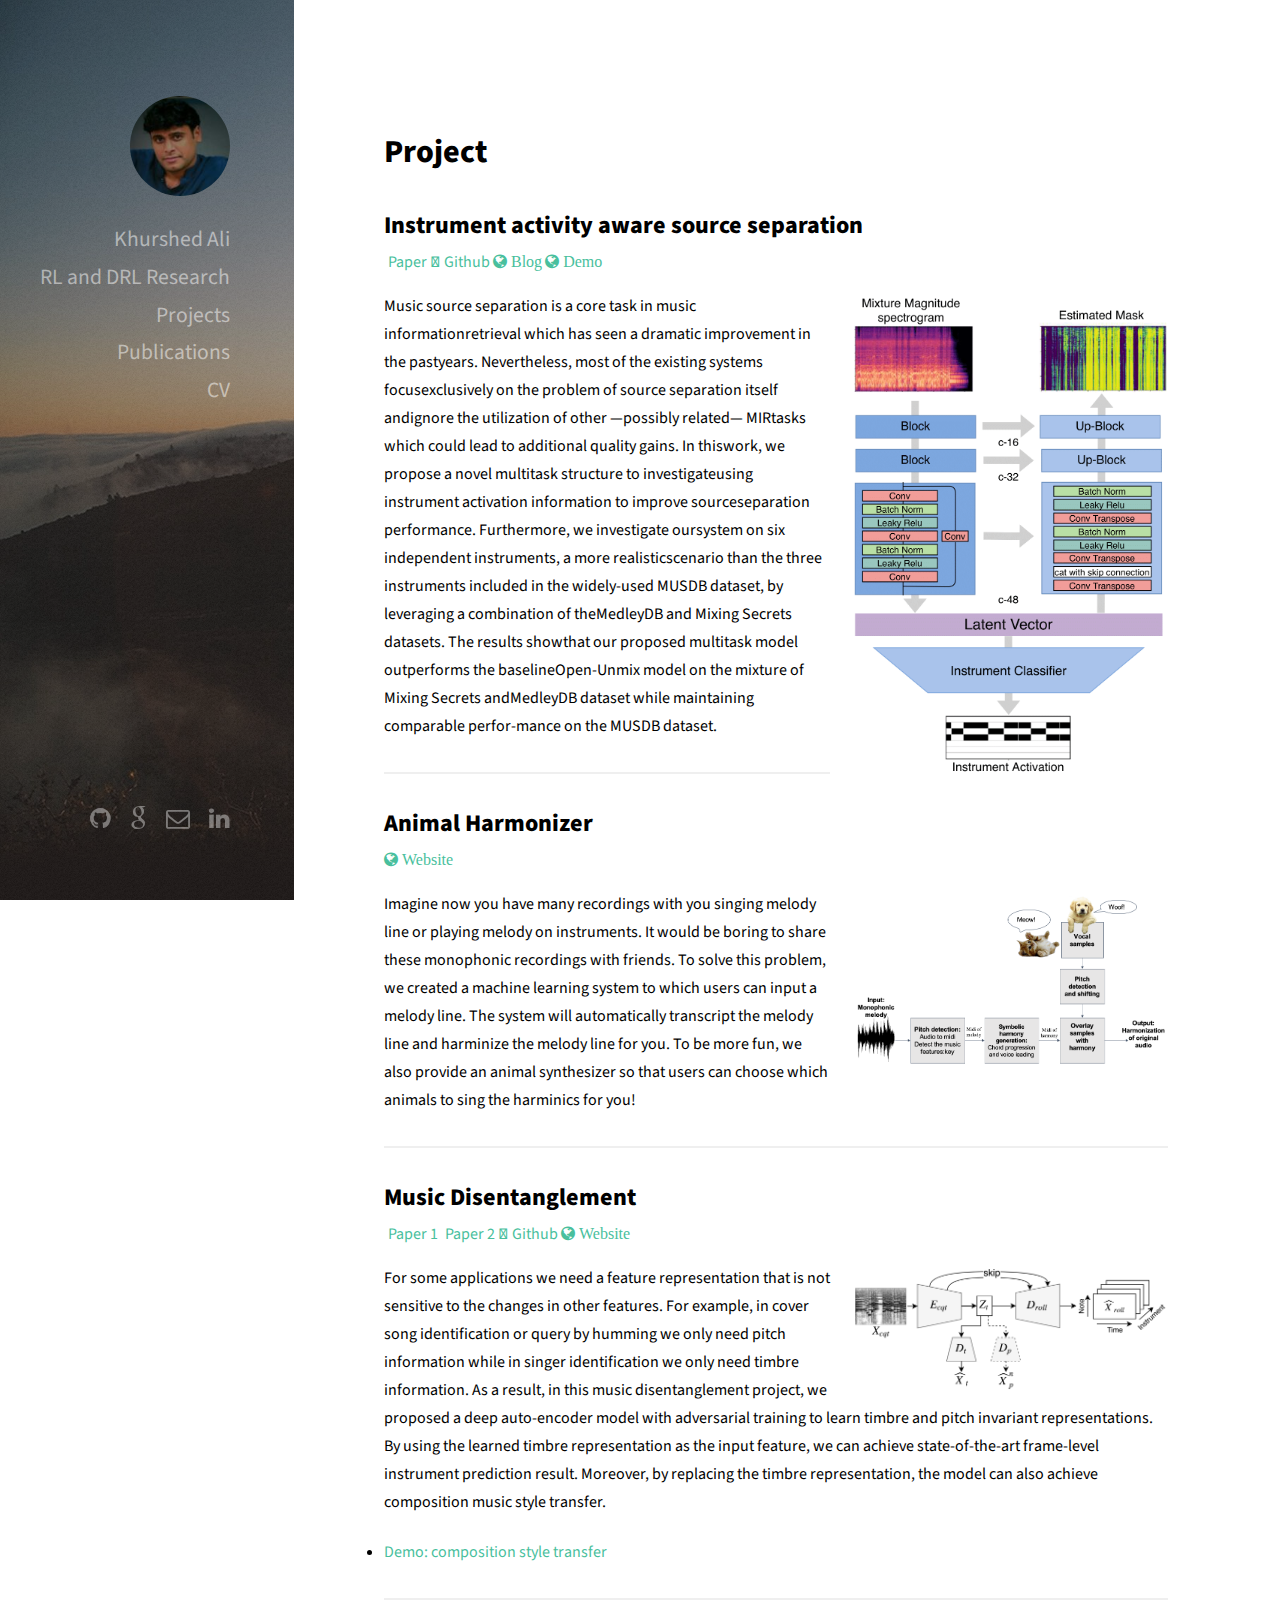
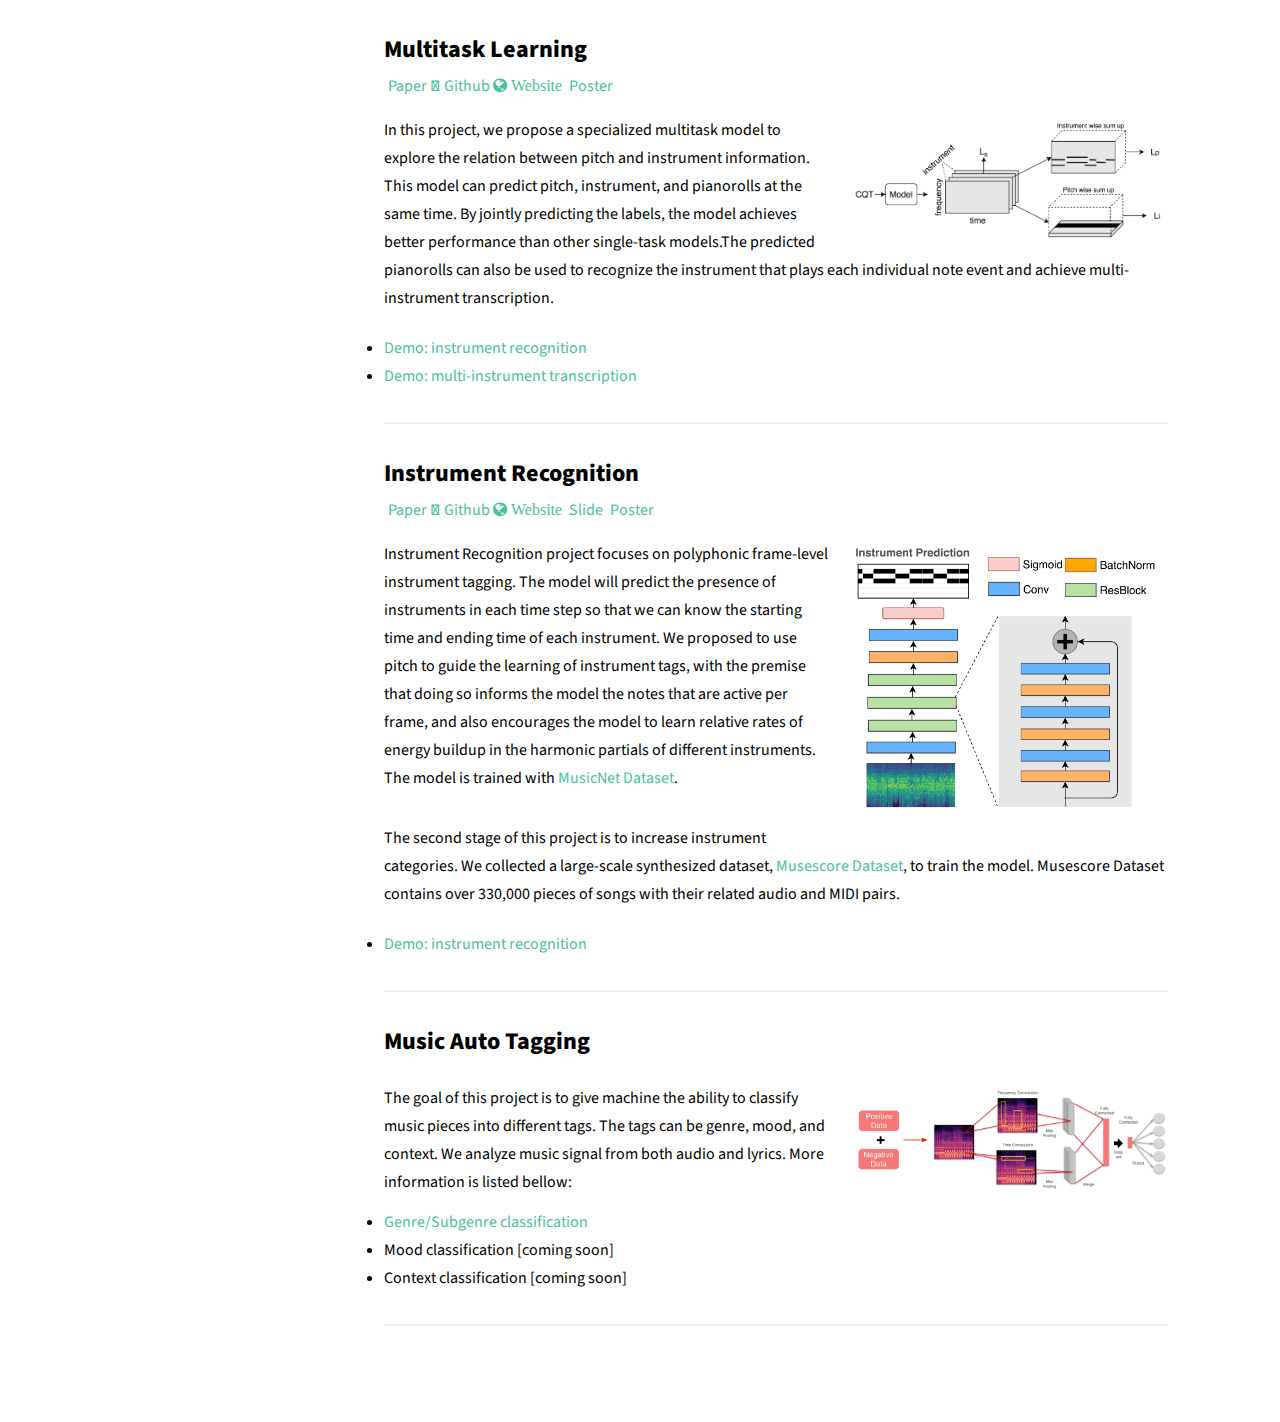
==== index.html @ dfa50639 "Update index.html" ====
<!DOCTYPE HTML>
<html>
	<head>
		<script src="//code.jquery.com/jquery-1.11.1.min.js"></script>
        <script type="text/javascript">

            $( document ).ready(function() {
                $("#header").load("html/left_bar.html");
                $("#footer").load("html/footer.html");
                $("#script").load("html/ref.html");
            });

        </script>
    
        <!-- Script -->
        <div id='script'></div>  
	</head>
	<body id="top" style="visibility:hidden">

		<!-- Header -->
		<header id="header">
				
		</header>

		<!-- Main -->
			<div id="main">
                <section id="project">
                    <h1><b>Project</b></h1>
                    <!-- Performance analysis-->

                    <!-- Instrument activity aware source separation-->
                    <h2><b>Instrument activity aware source separation</b></h2>
                    <article class="12u 12u$(12)">
                        <p style="margin: -20px 0 1em 0">
                            <a href="https://arxiv.org/pdf/2008.00616.pdf" class="far fa-sticky-note"><span class="label">Paper</span></a>
                            <a href="https://github.com/biboamy/Source_Separation_Inst" class="fab fa-github"><span class="label">Github</span></a>
                            <a href="https://musicinformatics.gatech.edu/conferences/multi-task-learning-for-instrument-activation-aware-music-source-separation/" class="fa fa-globe"><span class="label">Blog</span></a>
                            <a href="https://biboamy.github.io/Source_Separation_Inst/" class="fa fa-globe"><span class="label">Demo</span></a>
                        </p>
                        <p><img class="image right img_size" src="images/IASS-model.png" />Music source separation is a core task in music informationretrieval which has seen a dramatic improvement in the pastyears.  Nevertheless, most of the existing systems focusexclusively on the problem of source separation itself andignore the utilization of other —possibly related— MIRtasks which could lead to additional quality gains. In thiswork, we propose a novel multitask structure to investigateusing instrument activation information to improve sourceseparation performance. Furthermore, we investigate oursystem on six independent instruments, a more realisticscenario than the three instruments included in the widely-used MUSDB dataset, by leveraging a combination of theMedleyDB and Mixing Secrets datasets. The results showthat our proposed multitask model outperforms the baselineOpen-Unmix model on the mixture of Mixing Secrets andMedleyDB dataset while maintaining comparable perfor-mance on the MUSDB dataset. 
                    </article>
                    <hr>

                    <!-- Animal Harmonizer -->
                    <h2><b>Animal Harmonizer</b></h2>
                    <article class="12u 12u$(12)">
                        <p style="margin: -20px 0 1em 0">
                            <a href="https://biboamy.github.io/MIRProject/demoSite/demo.html" class="fa fa-globe"><span class="label">Website</span></a>
                        </p>
                        <p><img class="image right img_size" src="images/overview.png" />Imagine now you have many recordings with you singing melody line or playing melody on instruments. It would be boring to share these monophonic recordings with friends. To solve this problem, we created a machine learning system to which users can input a melody line. The system will automatically transcript the melody line and harminize the melody line for you. To be more fun, we also provide an animal synthesizer so that users can choose which animals to sing the harminics for you! 
                    </article>
                    <hr>

                    <!-- Music disentanglement -->
                    <h2><b>Music Disentanglement</b></h2>
                    <article class="12u 12u$(12)">
                        <p style="margin: -20px 0 1em 0">
                            <a href="https://arxiv.org/pdf/1811.03271.pdf" class="far fa-sticky-note"><span class="label">Paper 1</span></a>
                            <a href="http://arxiv.org/pdf/1905.13567" class="far fa-sticky-note"><span class="label">Paper 2</span></a>
                            <a href="https://github.com/biboamy/instrument-disentangle/" class="fab fa-github"><span class="label">Github</span></a>
                            <a href="https://biboamy.github.io/disentangle_demo/result/index.html" class="fa fa-globe"><span class="label">Website</span></a>
                        </p>
                        <p><img class="image right img_size" src="images/disentanglement.png" />For some applications we need a feature representation that is not sensitive to the changes in other features. For example, in cover song identification or query by humming we only need pitch information while in singer identification we only need timbre information. As a result, in this music disentanglement project, we proposed a deep auto-encoder model with adversarial training to learn timbre and pitch invariant representations. By using the learned timbre representation as the input feature, we can achieve state-of-the-art frame-level instrument prediction result. Moreover, by replacing the timbre representation, the model can also achieve composition music style transfer.  
                        <p style="margin: -10px 0 1em 0">
                            <li>
                                <a href="https://biboamy.github.io/disentangle-demo/result/index.html">Demo: composition style transfer</a>
                            </li>
                        </p>
                    </article>
                    <hr>

                    <!-- Music Streaming -->
                    <h2><b>Multitask Learning</b></h2>
                    <article class="12u 12u$(12)">
                        <p style="margin: -20px 0 1em 0">
                            <a href="https://arxiv.org/pdf/1811.01143.pdf" class="far fa-sticky-note"><span class="label">Paper</span></a>
                            <a href="https://github.com/biboamy/instrument-streaming" class="fab fa-github"><span class="label">Github</span></a>
                            <a href="https://biboamy.github.io/streaming-demo/main_site/index.html" class="fa fa-globe"><span class="label">Website</span></a>
                            <a href=" https://biboamy.github.io/streaming-demo/source/multitask%20learning-icassp2019-poster.pdf" class="fas fa-file-pdf"><span class="label">Poster</span></a>
                        </p>
                        <p><img class="image right img_size" src="images/stream_model.png"/>
                        In this project, we propose a specialized multitask model to explore the relation between pitch and instrument information. This model can predict pitch, instrument, and pianorolls at the same time. By jointly predicting the labels, the model achieves better performance than other single-task models.The predicted pianorolls can also be used to recognize the instrument that plays each individual note event and achieve multi-instrument transcription. 
                        </p>
                        <p style="margin: -10px 0 1em 0">
                            <li>
                                <a href="https://biboamy.github.io/instrument-demo/demo.html">Demo: instrument recognition</a>
                            </li>
                            <li>
                                <a href="https://biboamy.github.io/streaming-demo/streaming/">Demo: multi-instrument transcription</a>
                            </li>
                        </p>
                    </article>
                    <hr>

                    <h2><b>Instrument Recognition</b></h2>
                    <article class="12u 12u$(12)">
                        <p style="margin: -20px 0 1em 0">
                            <a href="http://ismir2018.ircam.fr/doc/pdfs/55_Paper.pdf" class="far fa-sticky-note"><span class="label">Paper</span></a>
                            <a href="https://github.com/biboamy/instrument-prediction" class="fab fa-github"><span class="label">Github</span></a>
                            <a href="https://biboamy.github.io/instrument-demo/index.html" class="fa fa-globe"><span class="label">Website</span></a>
                            <a href="https://biboamy.github.io/instrument-demo/source/amy-ismir2018-slide.pdf" class="fas fa-file-pdf"><span class="label">Slide</span></a>
                            <a href="https://biboamy.github.io/instrument-demo/source/amy-ismir2018-poster.pdf" class="fas fa-file-pdf"><span class="label">Poster</span></a>
                        </p>

                        <!-- Instrument recognition -->
                        <p><img class="image right img_size" src="images/inst_model.png" />Instrument Recognition project focuses on polyphonic frame-level instrument tagging. The model will predict the presence of instruments in each time step so that we can know the starting time and ending time of each instrument. We proposed to use pitch to guide the learning of instrument tags, with the premise that doing so informs the model the notes that are active per frame, and also encourages the model to learn relative rates of energy buildup in the harmonic partials of different instruments. The model is trained with <a href="https://homes.cs.washington.edu/~thickstn/musicnet.html">MusicNet Dataset</a>. 

                        <p>The second stage of this project is to increase instrument categories. We collected a large-scale synthesized dataset, <a href="">Musescore Dataset</a>, to train the model. Musescore Dataset contains over 330,000 pieces of songs with their related audio and MIDI pairs. 
                        <p style="margin: -10px 0 1em 0">
                            <li>
                                <a href="https://biboamy.github.io/instrument-demo/demo.html">Demo: instrument recognition</a>
                            </li>
                        </p>
                    </article>
                    <hr> 

                    <h2><b>Music Auto Tagging</b></h2>
                    <article class="12u 12u$(12)">
                        <!-- Genre tagging -->
                        <p><img class="image right img_size" src="images/genre_model.jpg" />
                        The goal of this project is to give machine the ability to classify music pieces into different tags. The tags can be genre, mood, and context. We analyze music signal from both audio and lyrics. More information is listed bellow:
                        <p style="margin: -20px 0 1em 0">
                            <li>
                                <a href="https://biboamy.github.io/genre-classification/">Genre/Subgenre classification</a>
                            </li>
                            <li>
                                Mood classification [coming soon]
                            </li>
                            <li>
                                Context classification [coming soon]
                            </li>
                        </p>
                    </article>
                    <hr>
                </section>
            </div>
				
			
		<!-- Footer -->
			<footer id="footer">
				
			</footer>

	</body>
</html>
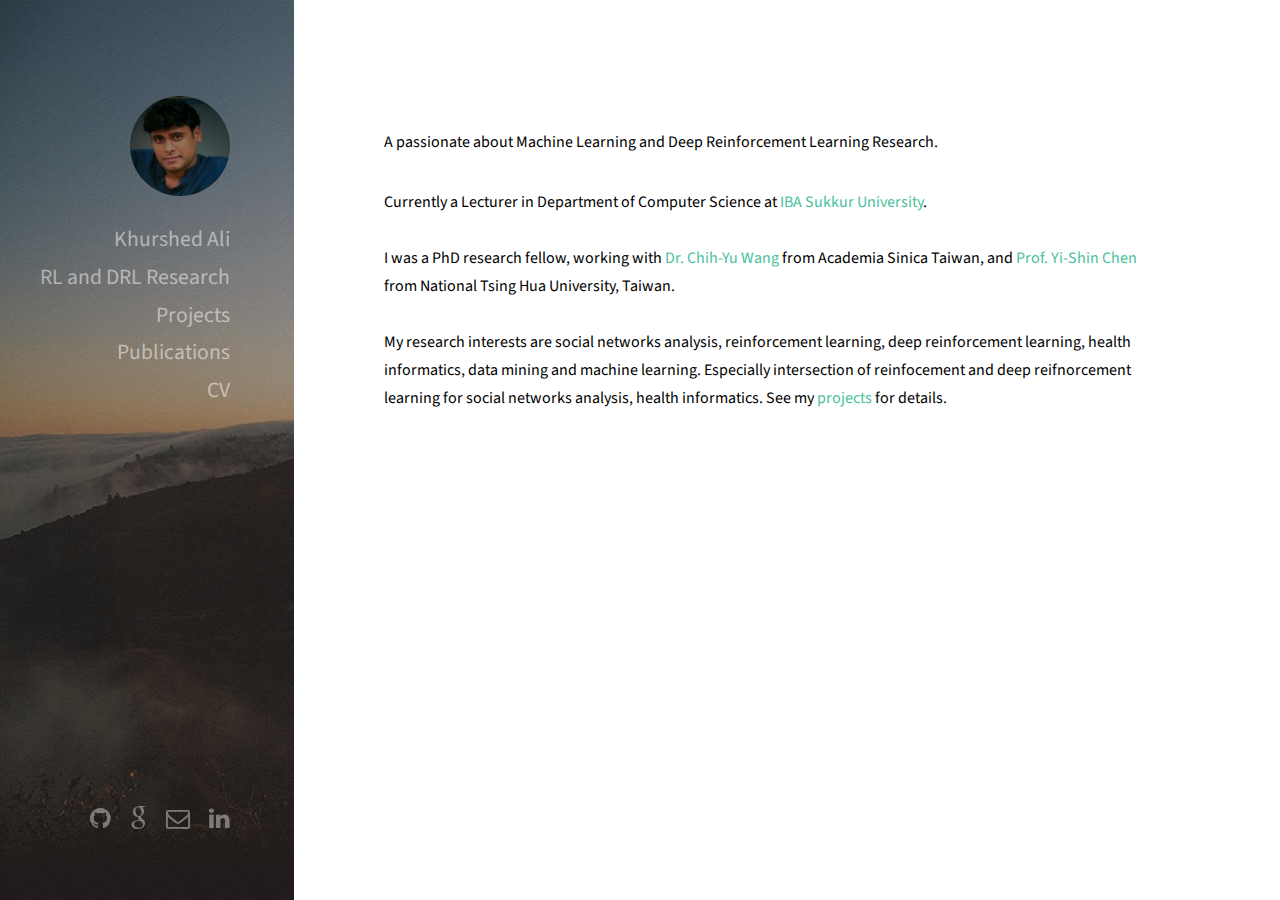
==== commit 4349adba: "Update index.html" ====
--- a/index.html
+++ b/index.html
@@ -18,128 +18,26 @@
 	<body id="top" style="visibility:hidden">
 
 		<!-- Header -->
-		<header id="header">
-				
-		</header>
+		<header id="header"></header>
 
 		<!-- Main -->
-			<div id="main">
-                <section id="project">
-                    <h1><b>Project</b></h1>
-                    <!-- Performance analysis-->
+		<div id="main">
+			<section id="about">
+				<p> A passionate about Machine Learning and Deep Reinforcement Learning Research. </p>
 
-                    <!-- Instrument activity aware source separation-->
-                    <h2><b>Instrument activity aware source separation</b></h2>
-                    <article class="12u 12u$(12)">
-                        <p style="margin: -20px 0 1em 0">
-                            <a href="https://arxiv.org/pdf/2008.00616.pdf" class="far fa-sticky-note"><span class="label">Paper</span></a>
-                            <a href="https://github.com/biboamy/Source_Separation_Inst" class="fab fa-github"><span class="label">Github</span></a>
-                            <a href="https://musicinformatics.gatech.edu/conferences/multi-task-learning-for-instrument-activation-aware-music-source-separation/" class="fa fa-globe"><span class="label">Blog</span></a>
-                            <a href="https://biboamy.github.io/Source_Separation_Inst/" class="fa fa-globe"><span class="label">Demo</span></a>
-                        </p>
-                        <p><img class="image right img_size" src="images/IASS-model.png" />Music source separation is a core task in music informationretrieval which has seen a dramatic improvement in the pastyears.  Nevertheless, most of the existing systems focusexclusively on the problem of source separation itself andignore the utilization of other —possibly related— MIRtasks which could lead to additional quality gains. In thiswork, we propose a novel multitask structure to investigateusing instrument activation information to improve sourceseparation performance. Furthermore, we investigate oursystem on six independent instruments, a more realisticscenario than the three instruments included in the widely-used MUSDB dataset, by leveraging a combination of theMedleyDB and Mixing Secrets datasets. The results showthat our proposed multitask model outperforms the baselineOpen-Unmix model on the mixture of Mixing Secrets andMedleyDB dataset while maintaining comparable perfor-mance on the MUSDB dataset. 
-                    </article>
-                    <hr>
+				<p> Currently a Lecturer in Department of Computer Science at <a href="https://www.iba-suk.edu.pk">IBA Sukkur University</a>. <br><br>
+				
+				I was a PhD research fellow, working with <a href="http://snaclab.citi.sinica.edu.tw/">Dr. Chih-Yu Wang</a> from Academia Sinica Taiwan, and <a href="http://www.cs.nthu.edu.tw/~yishin/"> Prof. Yi-Shin Chen </a> from National Tsing Hua University, Taiwan. <br><br>
 
-                    <!-- Animal Harmonizer -->
-                    <h2><b>Animal Harmonizer</b></h2>
-                    <article class="12u 12u$(12)">
-                        <p style="margin: -20px 0 1em 0">
-                            <a href="https://biboamy.github.io/MIRProject/demoSite/demo.html" class="fa fa-globe"><span class="label">Website</span></a>
-                        </p>
-                        <p><img class="image right img_size" src="images/overview.png" />Imagine now you have many recordings with you singing melody line or playing melody on instruments. It would be boring to share these monophonic recordings with friends. To solve this problem, we created a machine learning system to which users can input a melody line. The system will automatically transcript the melody line and harminize the melody line for you. To be more fun, we also provide an animal synthesizer so that users can choose which animals to sing the harminics for you! 
-                    </article>
-                    <hr>
+				My research interests are social networks analysis, reinforcement learning, deep reinforcement learning, health informatics, data mining and machine learning. Especially intersection of reinfocement and deep reifnorcement learning for social networks analysis, health informatics. See my 
+                <a href="https://khurshedmemon.github.io/research.html">projects</a> for details.<br><br>
 
-                    <!-- Music disentanglement -->
-                    <h2><b>Music Disentanglement</b></h2>
-                    <article class="12u 12u$(12)">
-                        <p style="margin: -20px 0 1em 0">
-                            <a href="https://arxiv.org/pdf/1811.03271.pdf" class="far fa-sticky-note"><span class="label">Paper 1</span></a>
-                            <a href="http://arxiv.org/pdf/1905.13567" class="far fa-sticky-note"><span class="label">Paper 2</span></a>
-                            <a href="https://github.com/biboamy/instrument-disentangle/" class="fab fa-github"><span class="label">Github</span></a>
-                            <a href="https://biboamy.github.io/disentangle_demo/result/index.html" class="fa fa-globe"><span class="label">Website</span></a>
-                        </p>
-                        <p><img class="image right img_size" src="images/disentanglement.png" />For some applications we need a feature representation that is not sensitive to the changes in other features. For example, in cover song identification or query by humming we only need pitch information while in singer identification we only need timbre information. As a result, in this music disentanglement project, we proposed a deep auto-encoder model with adversarial training to learn timbre and pitch invariant representations. By using the learned timbre representation as the input feature, we can achieve state-of-the-art frame-level instrument prediction result. Moreover, by replacing the timbre representation, the model can also achieve composition music style transfer.  
-                        <p style="margin: -10px 0 1em 0">
-                            <li>
-                                <a href="https://biboamy.github.io/disentangle-demo/result/index.html">Demo: composition style transfer</a>
-                            </li>
-                        </p>
-                    </article>
-                    <hr>
-
-                    <!-- Music Streaming -->
-                    <h2><b>Multitask Learning</b></h2>
-                    <article class="12u 12u$(12)">
-                        <p style="margin: -20px 0 1em 0">
-                            <a href="https://arxiv.org/pdf/1811.01143.pdf" class="far fa-sticky-note"><span class="label">Paper</span></a>
-                            <a href="https://github.com/biboamy/instrument-streaming" class="fab fa-github"><span class="label">Github</span></a>
-                            <a href="https://biboamy.github.io/streaming-demo/main_site/index.html" class="fa fa-globe"><span class="label">Website</span></a>
-                            <a href=" https://biboamy.github.io/streaming-demo/source/multitask%20learning-icassp2019-poster.pdf" class="fas fa-file-pdf"><span class="label">Poster</span></a>
-                        </p>
-                        <p><img class="image right img_size" src="images/stream_model.png"/>
-                        In this project, we propose a specialized multitask model to explore the relation between pitch and instrument information. This model can predict pitch, instrument, and pianorolls at the same time. By jointly predicting the labels, the model achieves better performance than other single-task models.The predicted pianorolls can also be used to recognize the instrument that plays each individual note event and achieve multi-instrument transcription. 
-                        </p>
-                        <p style="margin: -10px 0 1em 0">
-                            <li>
-                                <a href="https://biboamy.github.io/instrument-demo/demo.html">Demo: instrument recognition</a>
-                            </li>
-                            <li>
-                                <a href="https://biboamy.github.io/streaming-demo/streaming/">Demo: multi-instrument transcription</a>
-                            </li>
-                        </p>
-                    </article>
-                    <hr>
-
-                    <h2><b>Instrument Recognition</b></h2>
-                    <article class="12u 12u$(12)">
-                        <p style="margin: -20px 0 1em 0">
-                            <a href="http://ismir2018.ircam.fr/doc/pdfs/55_Paper.pdf" class="far fa-sticky-note"><span class="label">Paper</span></a>
-                            <a href="https://github.com/biboamy/instrument-prediction" class="fab fa-github"><span class="label">Github</span></a>
-                            <a href="https://biboamy.github.io/instrument-demo/index.html" class="fa fa-globe"><span class="label">Website</span></a>
-                            <a href="https://biboamy.github.io/instrument-demo/source/amy-ismir2018-slide.pdf" class="fas fa-file-pdf"><span class="label">Slide</span></a>
-                            <a href="https://biboamy.github.io/instrument-demo/source/amy-ismir2018-poster.pdf" class="fas fa-file-pdf"><span class="label">Poster</span></a>
-                        </p>
-
-                        <!-- Instrument recognition -->
-                        <p><img class="image right img_size" src="images/inst_model.png" />Instrument Recognition project focuses on polyphonic frame-level instrument tagging. The model will predict the presence of instruments in each time step so that we can know the starting time and ending time of each instrument. We proposed to use pitch to guide the learning of instrument tags, with the premise that doing so informs the model the notes that are active per frame, and also encourages the model to learn relative rates of energy buildup in the harmonic partials of different instruments. The model is trained with <a href="https://homes.cs.washington.edu/~thickstn/musicnet.html">MusicNet Dataset</a>. 
-
-                        <p>The second stage of this project is to increase instrument categories. We collected a large-scale synthesized dataset, <a href="">Musescore Dataset</a>, to train the model. Musescore Dataset contains over 330,000 pieces of songs with their related audio and MIDI pairs. 
-                        <p style="margin: -10px 0 1em 0">
-                            <li>
-                                <a href="https://biboamy.github.io/instrument-demo/demo.html">Demo: instrument recognition</a>
-                            </li>
-                        </p>
-                    </article>
-                    <hr> 
-
-                    <h2><b>Music Auto Tagging</b></h2>
-                    <article class="12u 12u$(12)">
-                        <!-- Genre tagging -->
-                        <p><img class="image right img_size" src="images/genre_model.jpg" />
-                        The goal of this project is to give machine the ability to classify music pieces into different tags. The tags can be genre, mood, and context. We analyze music signal from both audio and lyrics. More information is listed bellow:
-                        <p style="margin: -20px 0 1em 0">
-                            <li>
-                                <a href="https://biboamy.github.io/genre-classification/">Genre/Subgenre classification</a>
-                            </li>
-                            <li>
-                                Mood classification [coming soon]
-                            </li>
-                            <li>
-                                Context classification [coming soon]
-                            </li>
-                        </p>
-                    </article>
-                    <hr>
-                </section>
-            </div>
-				
+                </p>  
+			</section>
+        </div>
 			
 		<!-- Footer -->
-			<footer id="footer">
-				
-			</footer>
+		<footer id="footer"></footer>
 
 	</body>
 </html>
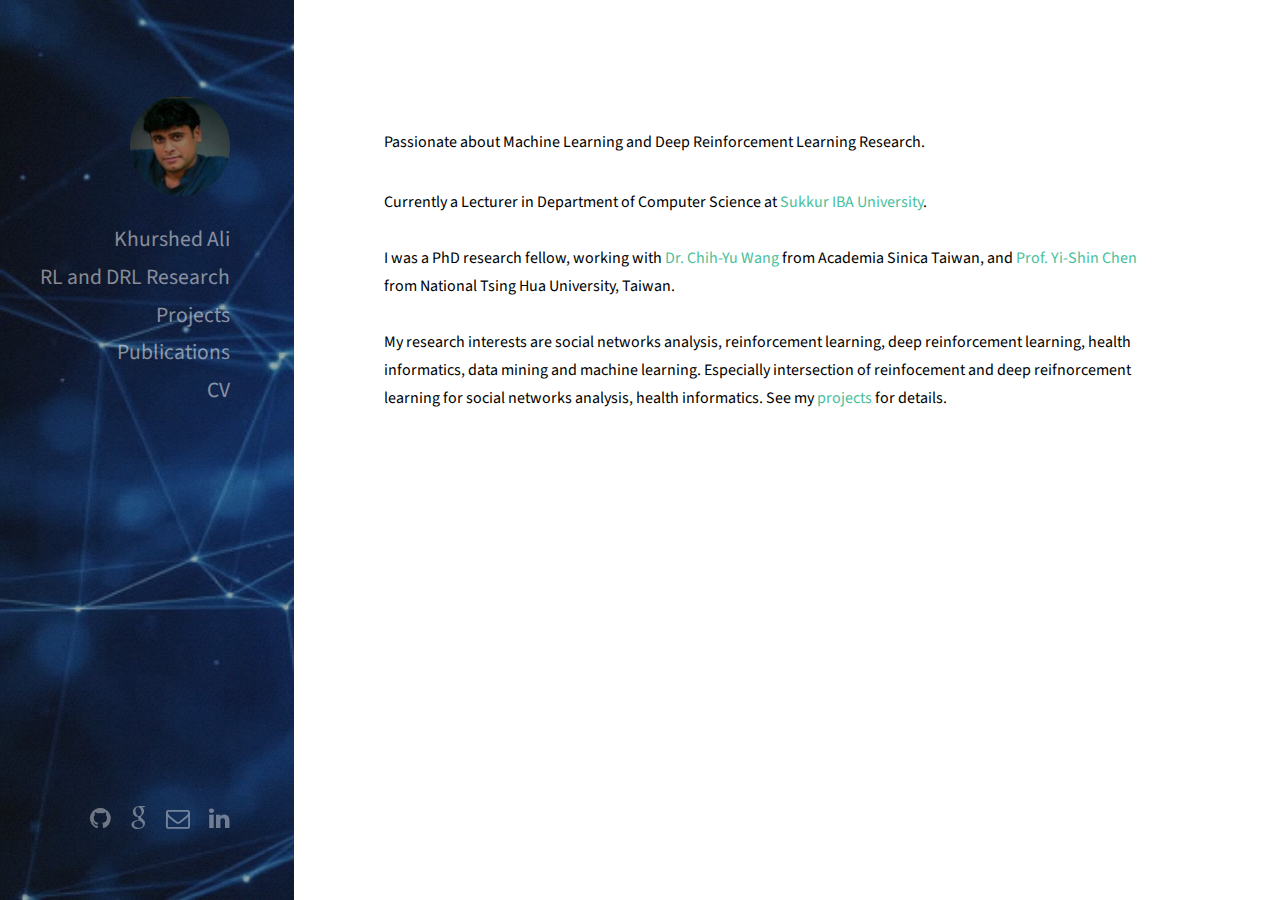
==== commit fc9895c6: "Update index.html" ====
--- a/index.html
+++ b/index.html
@@ -23,9 +23,9 @@
 		<!-- Main -->
 		<div id="main">
 			<section id="about">
-				<p> A passionate about Machine Learning and Deep Reinforcement Learning Research. </p>
+				<p> Passionate about Machine Learning and Deep Reinforcement Learning Research. </p>
 
-				<p> Currently a Lecturer in Department of Computer Science at <a href="https://www.iba-suk.edu.pk">IBA Sukkur University</a>. <br><br>
+				<p> Currently a Lecturer in Department of Computer Science at <a href="https://www.iba-suk.edu.pk">Sukkur IBA University</a>. <br><br>
 				
 				I was a PhD research fellow, working with <a href="http://snaclab.citi.sinica.edu.tw/">Dr. Chih-Yu Wang</a> from Academia Sinica Taiwan, and <a href="http://www.cs.nthu.edu.tw/~yishin/"> Prof. Yi-Shin Chen </a> from National Tsing Hua University, Taiwan. <br><br>
 
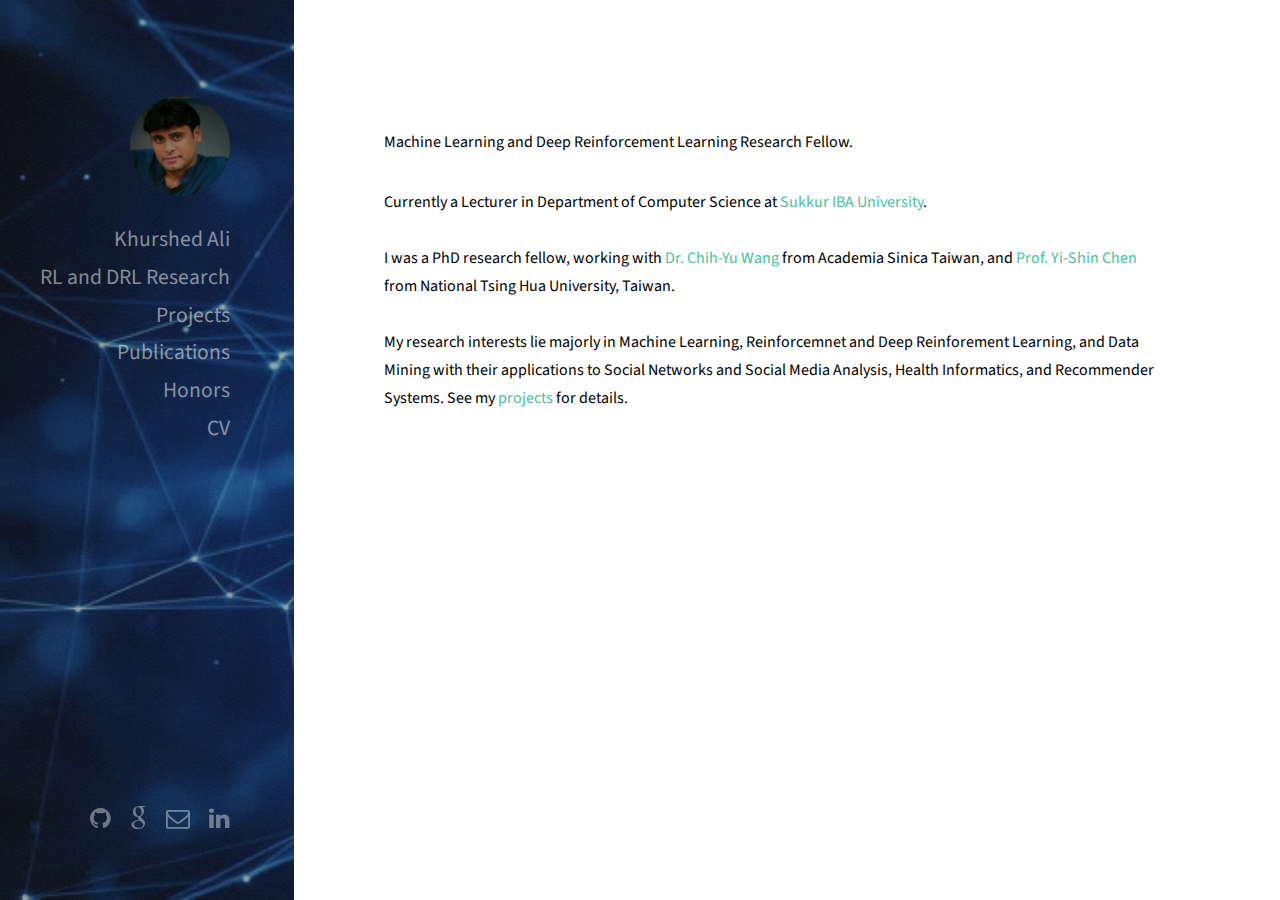
==== commit caea8620: "Update index.html" ====
--- a/index.html
+++ b/index.html
@@ -23,13 +23,13 @@
 		<!-- Main -->
 		<div id="main">
 			<section id="about">
-				<p> Passionate about Machine Learning and Deep Reinforcement Learning Research. </p>
+				<p> Machine Learning and Deep Reinforcement Learning Research Fellow. </p>
 
 				<p> Currently a Lecturer in Department of Computer Science at <a href="https://www.iba-suk.edu.pk">Sukkur IBA University</a>. <br><br>
 				
 				I was a PhD research fellow, working with <a href="http://snaclab.citi.sinica.edu.tw/">Dr. Chih-Yu Wang</a> from Academia Sinica Taiwan, and <a href="http://www.cs.nthu.edu.tw/~yishin/"> Prof. Yi-Shin Chen </a> from National Tsing Hua University, Taiwan. <br><br>
 
-				My research interests are social networks analysis, reinforcement learning, deep reinforcement learning, health informatics, data mining and machine learning. Especially intersection of reinfocement and deep reifnorcement learning for social networks analysis, health informatics. See my 
+				My research interests lie majorly in Machine Learning, Reinforcemnet and Deep Reinforement Learning, and Data Mining with their applications to Social Networks and Social Media Analysis, Health Informatics, and Recommender Systems. See my 
                 <a href="https://khurshedmemon.github.io/research.html">projects</a> for details.<br><br>
 
                 </p>  
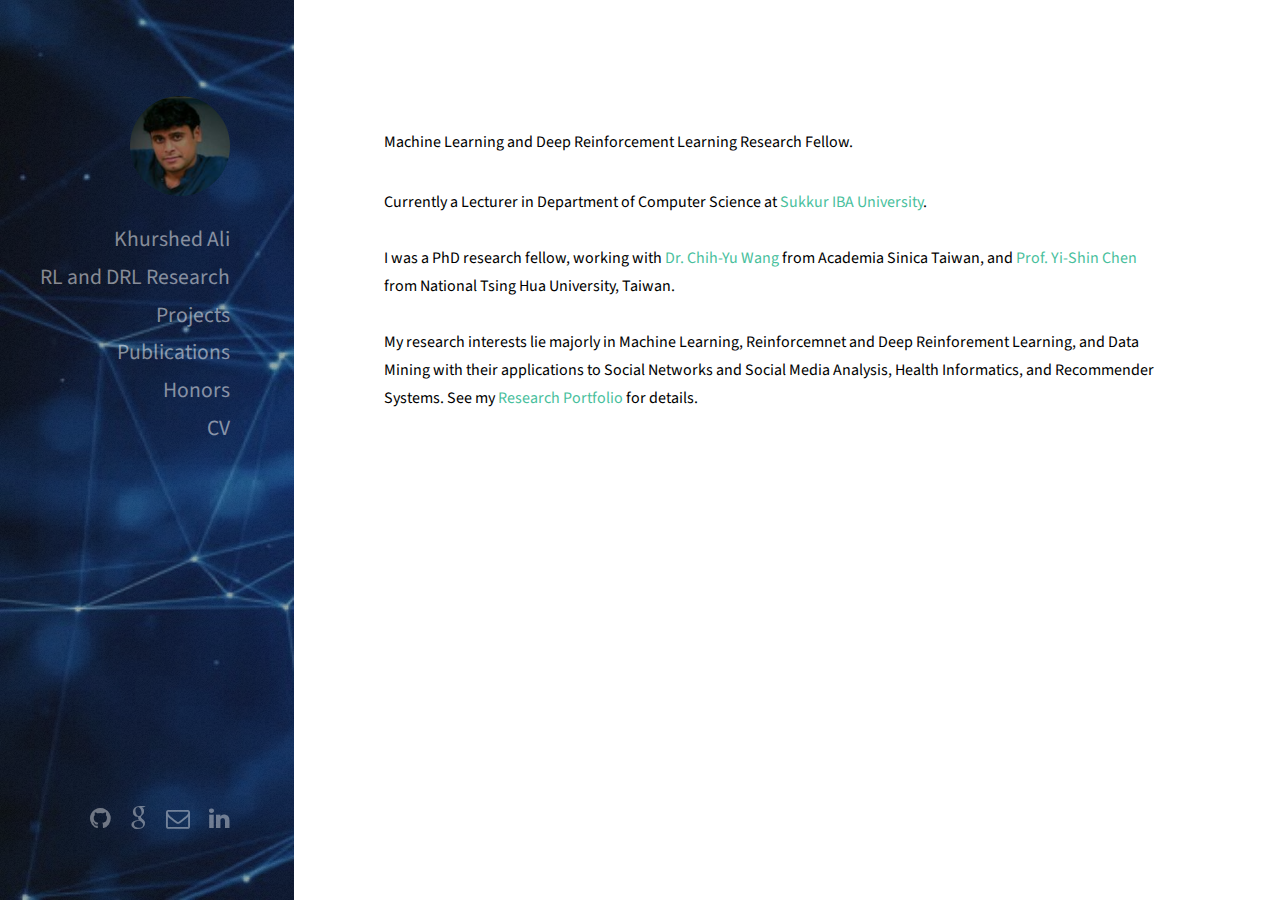
==== commit 46aa2838: "Update index.html" ====
--- a/index.html
+++ b/index.html
@@ -30,7 +30,7 @@
 				I was a PhD research fellow, working with <a href="http://snaclab.citi.sinica.edu.tw/">Dr. Chih-Yu Wang</a> from Academia Sinica Taiwan, and <a href="http://www.cs.nthu.edu.tw/~yishin/"> Prof. Yi-Shin Chen </a> from National Tsing Hua University, Taiwan. <br><br>
 
 				My research interests lie majorly in Machine Learning, Reinforcemnet and Deep Reinforement Learning, and Data Mining with their applications to Social Networks and Social Media Analysis, Health Informatics, and Recommender Systems. See my 
-                <a href="https://khurshedmemon.github.io/research.html">projects</a> for details.<br><br>
+                <a href="https://khurshedmemon.github.io/research.html">Research Portfolio</a> for details.<br><br>
 
                 </p>  
 			</section>
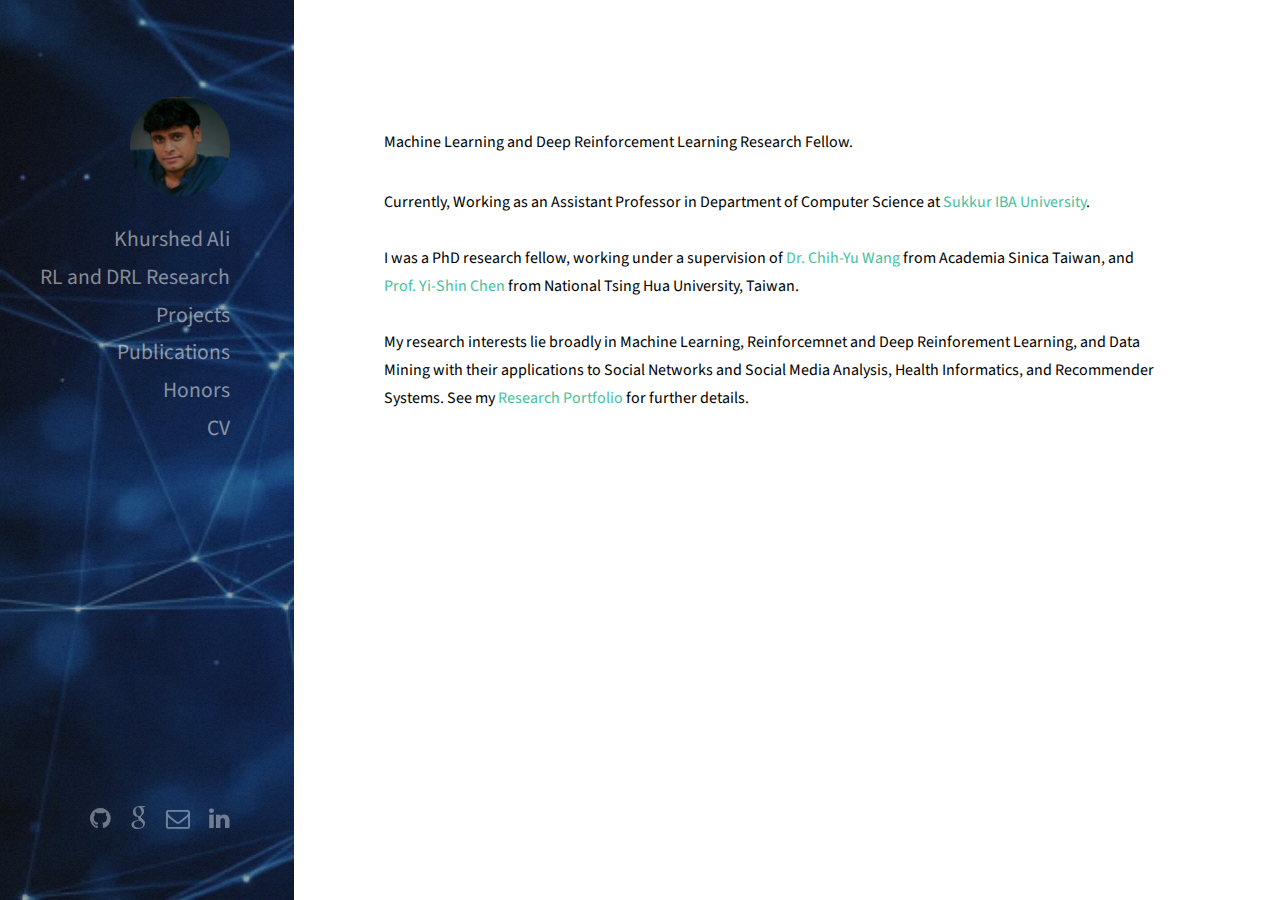
==== commit d9191600: "Update index.html" ====
--- a/index.html
+++ b/index.html
@@ -25,12 +25,12 @@
 			<section id="about">
 				<p> Machine Learning and Deep Reinforcement Learning Research Fellow. </p>
 
-				<p> Currently a Lecturer in Department of Computer Science at <a href="https://www.iba-suk.edu.pk">Sukkur IBA University</a>. <br><br>
+				<p> Currently, Working as an Assistant Professor in Department of Computer Science at <a href="https://www.iba-suk.edu.pk">Sukkur IBA University</a>. <br><br>
 				
-				I was a PhD research fellow, working with <a href="http://snaclab.citi.sinica.edu.tw/">Dr. Chih-Yu Wang</a> from Academia Sinica Taiwan, and <a href="http://www.cs.nthu.edu.tw/~yishin/"> Prof. Yi-Shin Chen </a> from National Tsing Hua University, Taiwan. <br><br>
+				I was a PhD research fellow, working under a supervision of <a href="http://snaclab.citi.sinica.edu.tw/">Dr. Chih-Yu Wang</a> from Academia Sinica Taiwan, and <a href="http://www.cs.nthu.edu.tw/~yishin/"> Prof. Yi-Shin Chen </a> from National Tsing Hua University, Taiwan. <br><br>
 
-				My research interests lie majorly in Machine Learning, Reinforcemnet and Deep Reinforement Learning, and Data Mining with their applications to Social Networks and Social Media Analysis, Health Informatics, and Recommender Systems. See my 
-                <a href="https://khurshedmemon.github.io/research.html">Research Portfolio</a> for details.<br><br>
+				My research interests lie broadly in Machine Learning, Reinforcemnet and Deep Reinforement Learning, and Data Mining with their applications to Social Networks and Social Media Analysis, Health Informatics, and Recommender Systems. See my 
+                <a href="https://khurshedmemon.github.io/research.html">Research Portfolio</a> for further details.<br><br>
 
                 </p>  
 			</section>
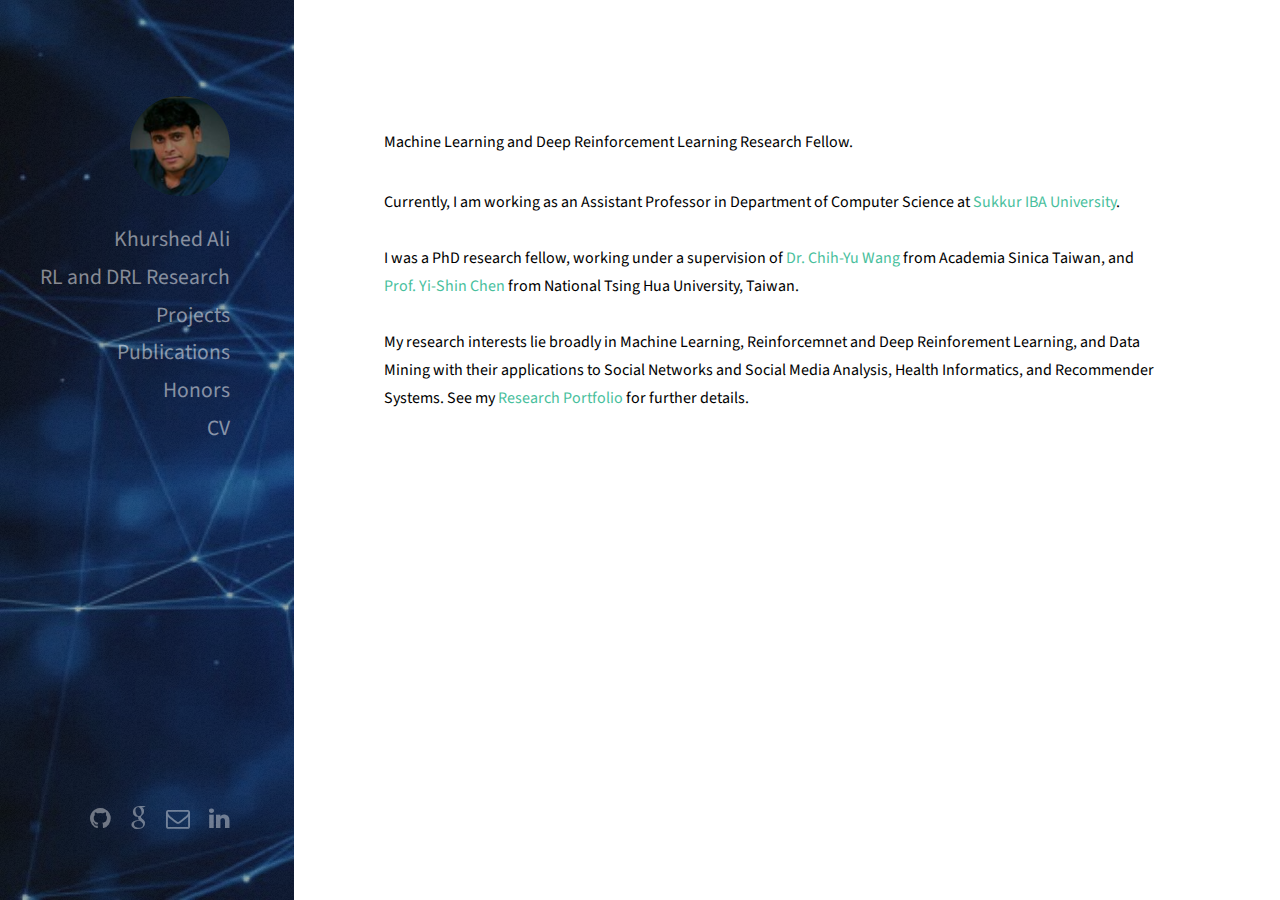
==== commit 06968d75: "Update index.html" ====
--- a/index.html
+++ b/index.html
@@ -25,7 +25,7 @@
 			<section id="about">
 				<p> Machine Learning and Deep Reinforcement Learning Research Fellow. </p>
 
-				<p> Currently, Working as an Assistant Professor in Department of Computer Science at <a href="https://www.iba-suk.edu.pk">Sukkur IBA University</a>. <br><br>
+				<p> Currently, I am working as an Assistant Professor in Department of Computer Science at <a href="https://www.iba-suk.edu.pk">Sukkur IBA University</a>. <br><br>
 				
 				I was a PhD research fellow, working under a supervision of <a href="http://snaclab.citi.sinica.edu.tw/">Dr. Chih-Yu Wang</a> from Academia Sinica Taiwan, and <a href="http://www.cs.nthu.edu.tw/~yishin/"> Prof. Yi-Shin Chen </a> from National Tsing Hua University, Taiwan. <br><br>
 
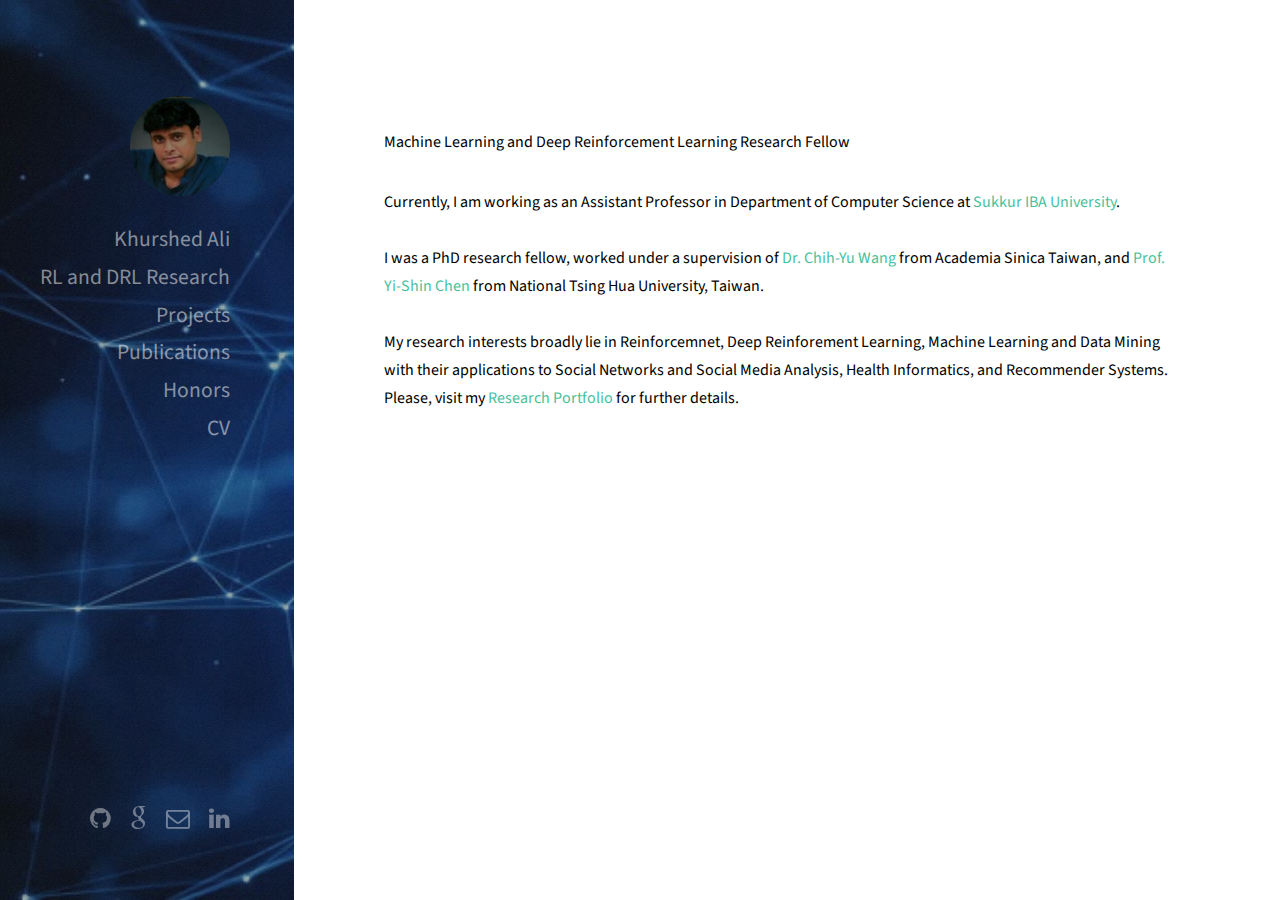
==== commit 4eda62ca: "Update index.html" ====
--- a/index.html
+++ b/index.html
@@ -23,13 +23,13 @@
 		<!-- Main -->
 		<div id="main">
 			<section id="about">
-				<p> Machine Learning and Deep Reinforcement Learning Research Fellow. </p>
+				<p> Machine Learning and Deep Reinforcement Learning Research Fellow </p>
 
 				<p> Currently, I am working as an Assistant Professor in Department of Computer Science at <a href="https://www.iba-suk.edu.pk">Sukkur IBA University</a>. <br><br>
 				
-				I was a PhD research fellow, working under a supervision of <a href="http://snaclab.citi.sinica.edu.tw/">Dr. Chih-Yu Wang</a> from Academia Sinica Taiwan, and <a href="http://www.cs.nthu.edu.tw/~yishin/"> Prof. Yi-Shin Chen </a> from National Tsing Hua University, Taiwan. <br><br>
+				I was a PhD research fellow, worked under a supervision of <a href="http://snaclab.citi.sinica.edu.tw/">Dr. Chih-Yu Wang</a> from Academia Sinica Taiwan, and <a href="http://www.cs.nthu.edu.tw/~yishin/"> Prof. Yi-Shin Chen </a> from National Tsing Hua University, Taiwan. <br><br>
 
-				My research interests lie broadly in Machine Learning, Reinforcemnet and Deep Reinforement Learning, and Data Mining with their applications to Social Networks and Social Media Analysis, Health Informatics, and Recommender Systems. See my 
+				My research interests broadly lie in Reinforcemnet, Deep Reinforement Learning, Machine Learning and Data Mining with their applications to Social Networks and Social Media Analysis, Health Informatics, and Recommender Systems. Please, visit my 
                 <a href="https://khurshedmemon.github.io/research.html">Research Portfolio</a> for further details.<br><br>
 
                 </p>  
